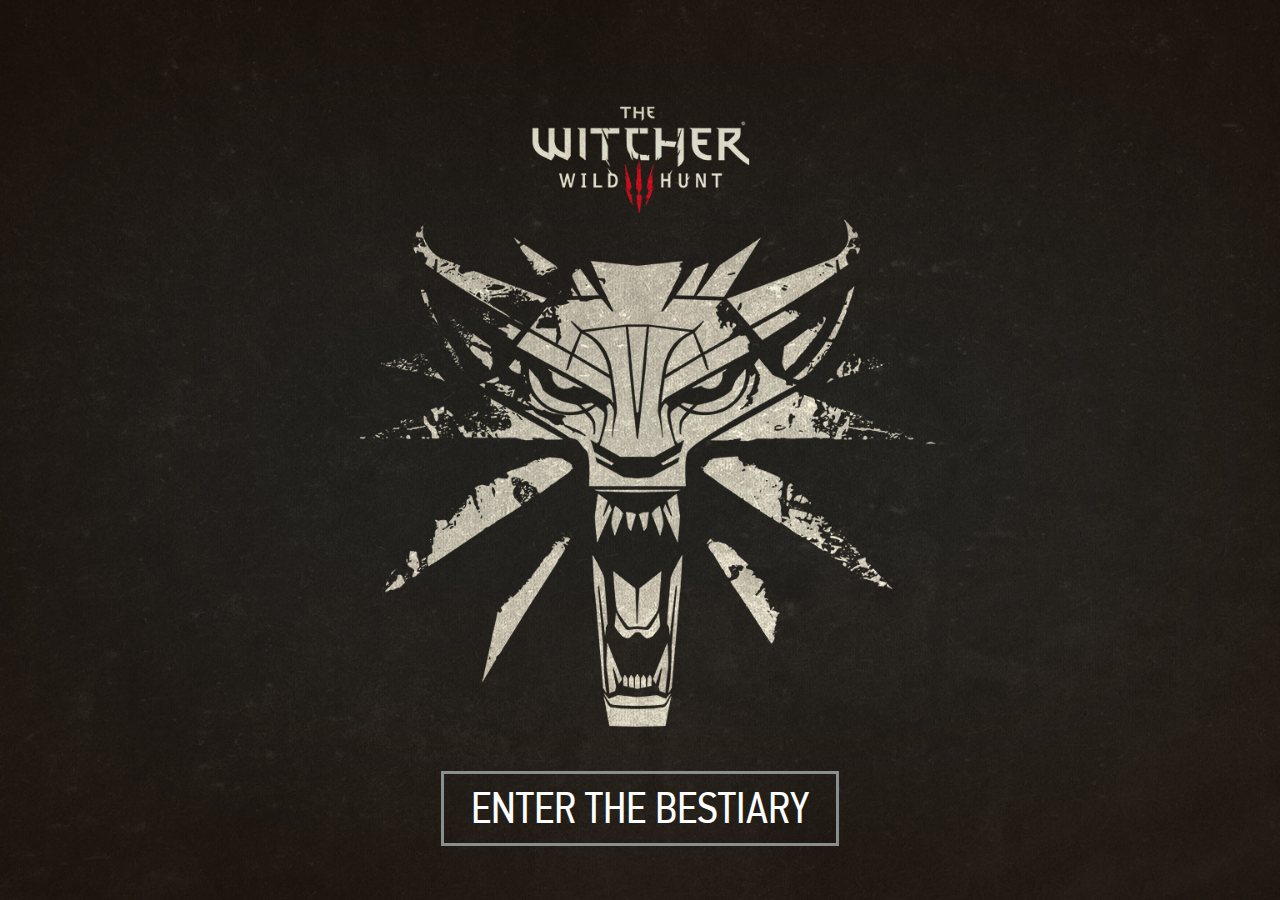
==== Website/index.html @ 0d55865e "website work so far 11/08/20" ====
<!DOCTYPE html>
<html lang="en">
    <head>
        <!--html boilerplate-->
        <meta charset="UTF-8">
        <meta name="viewport" content="width=device-width, initial-scale=1.0">
        <title>The Witcher Bestiary</title>

        <!--favicon-->
        <link rel="apple-touch-icon" sizes="180x180" href="Resources/Favicon/apple-touch-icon.png">
        <link rel="icon" type="image/png" sizes="32x32" href="Resources/Favicon/favicon-32x32.png">
        <link rel="icon" type="image/png" sizes="16x16" href="Resources/Favicon/favicon-16x16.png">
        <link rel="manifest" href="Resources/Favicon/site.webmanifest">
        <link rel="mask-icon" href="Resources/Favicon/safari-pinned-tab.svg" color="#7f0808">
        <meta name="msapplication-TileColor" content="#b91d47">
        <meta name="theme-color" content="#ffffff">

        <!--CSS-->
        <link href="Resources/index.css" rel="stylesheet">

        
    </head>
    <body>
        
        <div class="enter">
            <button id="enterButton">ENTER THE BESTIARY</button>
        </div>
        

        <!--Scripts-->
        <script src="Scripts/main.js"></script>
    </body>
</html>
---- Website/Resources/index.css ----
* {
    margin: 0;
    padding: 0;
}

html {
    background: url(Images/Witcher-3-background.jpg) no-repeat center center fixed; 
    -webkit-background-size: cover;
    -moz-background-size: cover;
    -o-background-size: cover;
    background-size: cover;
    font-family: "mainTitleFont";
    font-size: 2vw;
    -webkit-text-size-adjust: 100%;
    -moz-text-size-adjust: 100%;
    -ms-text-size-adjust: 100%;
}

@font-face {
    font-family: "mainTitleFont";
    src: url("../Resources/Fonts/PFDinTextCondPro-Regular.ttf") format('truetype');
}


/* BUTTONS */

.enter {
    display: flex;
    align-items: center;
    justify-content: center;
    flex-direction: column;
    height: 94%;
    width: 100%;
    position: absolute;
}

button {
    background-color: transparent; 
    border: solid;
    border-color: rgb(137, 143, 143);
    color: white;
    text-align: center;
    text-decoration: none;
    display: flex;
    font-size: 1.7em;
    cursor: pointer;  
    font-family: "mainTitleFont";
    padding: 5px 27px;
    margin-top: auto;
}

button:hover {
    background-color: rgb(137, 143, 143);
}

/* MEDIA QUERIES - MAYBE USE?
@media screen and (max-width: 575.98px) {
    button {
        font-size: 100px;
    }
}

@media screen and (max-width: 767.98px) {
    button {
        font-size: 100px;
    }
}

@media screen and (max-width: 991.98px) {
    button {
        font-size: 25px;
    }
}

@media screen and (max-width: 1199.98px) {
    button {
        font-size: 25px;
    }
}
*/
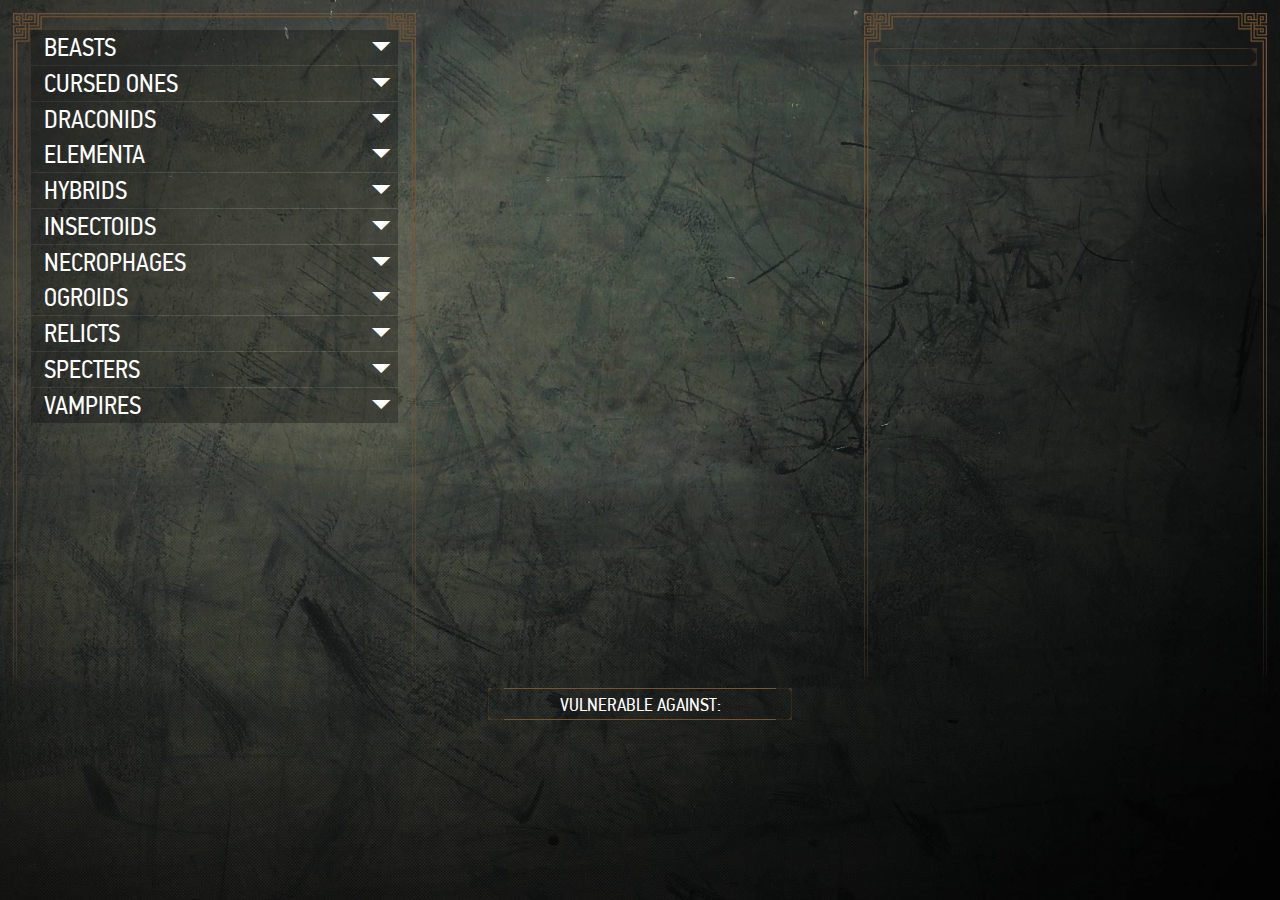
==== commit 5eef056a: "Fixed item image breaking, adjusted file names and paths" ====
--- a/Website/index.html
+++ b/Website/index.html
@@ -1,7 +1,7 @@
 <!DOCTYPE html>
 <html lang="en">
     <head>
-        <!--html boilerplate-->
+        <!--boilerplate-->
         <meta charset="UTF-8">
         <meta name="viewport" content="width=device-width, initial-scale=1.0">
         <title>The Witcher Bestiary</title>
@@ -17,17 +17,635 @@
 
         <!--CSS-->
         <link href="Resources/index.css" rel="stylesheet">
-
-        
+        <link href="jquery-ui-1.12.1/jquery-ui.min.css" rel="stylesheet">
+    
     </head>
     <body>
+        <div id="main">
+            <div id="col1">
+                <div class="list-container">
+                    <div class="monsterList">
+                        <div class="beastTitle">
+                            <header>BEASTS <p>▼</p></header>
+                            <div class="beastContent display">
+                                <img class="icon" src="Resources/Images/Monsters/Icons/Beasts/bear_icon.png"/>
+                                <p>Bears</p>
+                            </div>
+                            <div class="beastContent display">
+                                <img class="icon" src="Resources/Images/Monsters/Icons/Beasts/bigbadwolf_icon.png"/>
+                                <p>Big Bad Wolf</p>
+                                <img src="Resources/Images/Logos/BloodAndWineLogo.png" class="expan-logo"/>
+                            </div>
+                            <div class="beastContent display">
+                                <img class="icon" src="Resources/Images/Monsters/Icons/Beasts/dog_icon.png"/>
+                                <p>Dogs</p>
+                            </div>
+                            <div class="beastContent display">
+                                <img class="icon" src="Resources/Images/Monsters/Icons/Beasts/panther_icon.png"/>
+                                <p>Panthers</p>
+                            </div>
+                            <div class="beastContent display">
+                                <img class="icon" src="Resources/Images/Monsters/Icons/Beasts/beastofbeauclair_icon.png"/>
+                                <p>The Beast of Beauclair</p>
+                                <img src="Resources/Images/Logos/BloodAndWineLogo.png" class="expan-logo"/>
+                            </div>
+                            <div class="beastContent display">
+                                <img class="icon" src="Resources/Images/Monsters/Icons/Beasts/threelittlepigs_icon.png"/>
+                                <p>Three Little Pigs</p>
+                                <img src="Resources/Images/Logos/BloodAndWineLogo.png" class="expan-logo"/>
+                            </div>
+                            <div class="beastContent display">
+                                <img class="icon" src="Resources/Images/Monsters/Icons/Beasts/wildboar_icon.png"/>
+                                <p>Wild Boars</p>
+                                <img src="Resources/Images/Logos/HeartsOfStoneLogo.png" class="expan-logo"/>
+                            </div>
+                            <div class="beastContent display">
+                                <img class="icon" src="Resources/Images/Monsters/Icons/Beasts/wolf_icon.png"/>
+                                <p>Wolves</p>
+                            </div>
+                        </div>
+                    </div>
+                    <div class="monsterList">
+                        <div class="cursedTitle">
+                            <header>CURSED ONES <p>▼</p></header>
+                            <div class="cursedContent display">
+                                <img class="icon" src="Resources/Images/Monsters/Icons/Cursed Ones/archespore1_icon.png"/>
+                                <p>Archespore</p>
+                                <img src="Resources/Images/Logos/BloodAndWineLogo.png" class="expan-logo"/>
+                            </div>
+                            <div class="cursedContent display">
+                                <img class="icon" src="Resources/Images/Monsters/Icons/Cursed Ones/berserker_icon.png"/>
+                                <p>Berserkers</p> 
+                            </div>
+                            <div class="cursedContent display">
+                                <img class="icon" src="Resources/Images/Monsters/Icons/Cursed Ones/botchling_icon.png"/>
+                                <p>Botchlings</p> 
+                            </div>
+                            <div class="cursedContent display">
+                                <img class="icon" src="Resources/Images/Monsters/Icons/Cursed Ones/thetoadprince_icon.png"/>
+                                <p>The Toad Prince</p>
+                                <img src="Resources/Images/Logos/HeartsOfStoneLogo.png" class="expan-logo"/>
+                            </div>
+                            <div class="cursedContent display">
+                                <img class="icon" src="Resources/Images/Monsters/Icons/Cursed Ones/ulfhedinn_icon.png"/>
+                                <p>Ulfhedinn</p>
+                            </div>
+                            <div class="cursedContent display">
+                                <img class="icon" src="Resources/Images/Monsters/Icons/Cursed Ones/werewolf_icon.png"/>
+                                <p>Werewolves</p>
+                            </div>
+                        </div>
+                    </div>
+                    <div class="monsterList">
+                        <div class="dracoTitle">
+                            <header>DRACONIDS <p>▼</p></header>
+                            <div class="dracoContent display">
+                                <img class="icon" src="Resources/Images/Monsters/Icons/Draconids/basilisk_icon.png"/>
+                                <p>Basilisks</p>
+                            </div>
+                            <div class="dracoContent display">
+                                <img class="icon" src="Resources/Images/Monsters/Icons/Draconids/cockatrice_icon.png"/>
+                                <p>Cockatrices</p>
+                            </div>
+                            <div class="dracoContent display">
+                                <img class="icon" src="Resources/Images/Monsters/Icons/Draconids/forktail_icon.png"/>
+                                <p>Forktails</p>
+                            </div>
+                            <div class="dracoContent display">
+                                <img class="icon" src="Resources/Images/Monsters/Icons/Draconids/royal_wyvern_icon.png"/>
+                                <p>Royal Wyverns</p>
+                            </div>
+                            <div class="dracoContent display">
+                                <img class="icon" src="Resources/Images/Monsters/Icons/Draconids/shrieker_icon.png"/>
+                                <p>Shriekers</p>
+                            </div>
+                            <div class="dracoContent display">
+                                <img class="icon" src="Resources/Images/Monsters/Icons/Draconids/silver_basilisk_icon.png"/>
+                                <p>Silver Basilisks</p>
+                                <img src="Resources/Images/Logos/BloodAndWineLogo.png" class="expan-logo"/>
+                            </div>
+                            <div class="dracoContent display">
+                                <img class="icon" src="Resources/Images/Monsters/Icons/Draconids/slyzard_icon.png"/>
+                                <p>Slyzards</p>
+                                <img src="Resources/Images/Logos/BloodAndWineLogo.png" class="expan-logo"/>
+                            </div>
+                            <div class="dracoContent display">
+                                <img class="icon" src="Resources/Images/Monsters/Icons/Draconids/slyzard_matriarch_icon.png"/>
+                                <p>Slyzard Matriarchs</p>
+                                <img src="Resources/Images/Logos/BloodAndWineLogo.png" class="expan-logo"/>
+                            </div>
+                            <div class="dracoContent display">
+                                <img class="icon" src="Resources/Images/Monsters/Icons/Draconids/thefyresdaldragon_icon.png"/>
+                                <p>The Dragon of Fyresdal</p>
+                            </div>
+                            <div class="dracoContent display">
+                                <img class="icon" src="Resources/Images/Monsters/Icons/Draconids/wyvern_icon.png"/>
+                                <p>Wyverns</p>
+                            </div>
+                        </div>
+                    </div>
+                    <div class="monsterList">
+                        <div class="eleTitle">
+                            <header>ELEMENTA <p>▼</p></header>
+                            <div class="eleContent display">
+                                <img class="icon" src="Resources/Images/Monsters/Icons/Elementa/djinn_icon.png"/>
+                                <p>Djinn</p>
+                            </div>
+                            <div class="eleContent display">
+                                <img class="icon" src="Resources/Images/Monsters/Icons/Elementa/earth_elemental_icon.png"/>
+                                <p>Earth Elemental</p>
+                            </div>
+                            <div class="eleContent display">
+                                <img class="icon" src="Resources/Images/Monsters/Icons/Elementa/fire_elemental_icon.png"/>
+                                <p>Fire Elemental</p>
+                            </div>
+                            <div class="eleContent display">
+                                <img class="icon" src="Resources/Images/Monsters/Icons/Elementa/gargoyle_icon.png"/>
+                                <p>Gargoyle</p>
+                            </div>
+                            <div class="eleContent display">
+                                <img class="icon" src="Resources/Images/Monsters/Icons/Elementa/golem_icon.png"/>
+                                <p>Golem</p>
+                            </div>
+                            <div class="eleContent display">
+                                <img class="icon" src="Resources/Images/Monsters/Icons/Elementa/hound_hunt_icon.png"/>
+                                <p>Hound of the Wild Hunt</p>
+                            </div>
+                            <div class="eleContent display">
+                                <img class="icon" src="Resources/Images/Monsters/Icons/Elementa/ice_elemental_icon.png"/>
+                                <p>Ice Elemental</p>
+                            </div>
+                            <div class="eleContent display">
+                                <img class="icon" src="Resources/Images/Monsters/Icons/Elementa/moreaus_golem_icon.png"/>
+                                <p>Moreau's Golem</p>
+                                <img src="Resources/Images/Logos/BloodAndWineLogo.png" class="expan-logo"/>
+                            </div>
+                            <div class="eleContent display">
+                                <img class="icon" src="Resources/Images/Monsters/Icons/Elementa/the_apiarian_phantom_icon.png"/>
+                                <p>The Apiarian Phantom</p>
+                            </div>
+                            <div class="eleContent display">
+                                <img class="icon" src="Resources/Images/Monsters/Icons/Elementa/therazane_icon.png"/>
+                                <p>Therazane</p>
+                            </div>
+                        </div>
+                    </div>
+                    <div class="monsterList">
+                        <div class="hybTitle">
+                            <header>HYBRIDS <p>▼</p></header>
+                            <div class="hybContent display">
+                                <img class="icon" src="Resources/Images/Monsters/Icons/Hybrids/griffin_icon.png"/>
+                                <p>Griffin</p>
+                            </div>
+                            <div class="hybContent display">
+                                <img class="icon" src="Resources/Images/Monsters/Icons/Hybrids/harpy_icon.png"/>
+                                <p>Harpy</p>
+                            </div>
+                            <div class="hybContent display">
+                                <img class="icon" src="Resources/Images/Monsters/Icons/Hybrids/melusine_icon.png"/>
+                                <p>Melusine</p>
+                            </div>
+                            <div class="hybContent display">
+                                <img class="icon" src="Resources/Images/Monsters/Icons/Hybrids/opinicus_icon.png"/>
+                                <p>Opinicus</p>
+                            </div>
+                            <div class="hybContent display">
+                                <img class="icon" src="Resources/Images/Monsters/Icons/Hybrids/salma_icon.png"/>
+                                <p>Salma</p>
+                            </div>
+                            <div class="hybContent display">
+                                <img class="icon" src="Resources/Images/Monsters/Icons/Hybrids/siren_icon.png"/>
+                                <p>Siren</p>
+                            </div>
+                            <div class="hybContent display">
+                                <img class="icon" src="Resources/Images/Monsters/Icons/Hybrids/succubus_icon.png"/>
+                                <p>Succubus</p>
+                            </div>
+                        </div>
+                    </div>
+                    <div class="monsterList">
+                        <div class="insectTitle">
+                            <header>INSECTOIDS <p>▼</p></header>
+                            <div class="insectContent display">
+                                <img class="icon" src="Resources/Images/Monsters/Icons/Insectoids/arachasae_icon.png"/>
+                                <p>Arachasae</p>
+                            </div>
+                            <div class="insectContent display">
+                                <img class="icon" src="Resources/Images/Monsters/Icons/Insectoids/arachnomorph_icon.png"/>
+                                <p>Arachnomorphs</p>
+                            </div>
+                            <div class="insectContent display">
+                                <img class="icon" src="Resources/Images/Monsters/Icons/Insectoids/armored_arachasae_icon.png"/>
+                                <p>Armored Arachasae</p>
+                            </div>
+                            <div class="insectContent display">
+                                <img class="icon" src="Resources/Images/Monsters/Icons/Insectoids/endrega_drone_icon.png"/>
+                                <p>Endrega Drones</p>
+                            </div>
+                            <div class="insectContent display">
+                                <img class="icon" src="Resources/Images/Monsters/Icons/Insectoids/endrega_warrior_icon.png"/>
+                                <p>Endrega Warriors</p>
+                            </div>
+                            <div class="insectContent display">
+                                <img class="icon" src="Resources/Images/Monsters/Icons/Insectoids/endrega_worker_icon.png"/>
+                                <p>Endrega Workers</p>
+                            </div>
+                            <div class="insectContent display">
+                                <img class="icon" src="Resources/Images/Monsters/Icons/Insectoids/giant_centipede_icon.png"/>
+                                <p>Giant Centipedes</p>
+                                <img src="Resources/Images/Logos/BloodAndWineLogo.png" class="expan-logo"/>
+                            </div>
+                            <div class="insectContent display">
+                                <img class="icon" src="Resources/Images/Monsters/Icons/Insectoids/harrisi_icon.png"/>
+                                <p>Harrisi</p>
+                            </div>
+                            <div class="insectContent display">
+                                <img class="icon" src="Resources/Images/Monsters/Icons/Insectoids/kikimore_warrior_icon.png"/>
+                                <p>Kikimore Warriors</p>
+                                <img src="Resources/Images/Logos/BloodAndWineLogo.png" class="expan-logo"/>
+                            </div>
+                            <div class="insectContent display">
+                                <img class="icon" src="Resources/Images/Monsters/Icons/Insectoids/kikimore_worker_icon.png"/>
+                                <p>Kikimore Workers</p>
+                                <img src="Resources/Images/Logos/BloodAndWineLogo.png" class="expan-logo"/>
+                            </div>
+                            <div class="insectContent display">
+                                <img class="icon" src="Resources/Images/Monsters/Icons/Insectoids/pale_widow_icon.png"/>
+                                <p>Pale Widows</p>
+                                <img src="Resources/Images/Logos/BloodAndWineLogo.png" class="expan-logo"/>
+                            </div>
+                            <div class="insectContent display">
+                                <img class="icon" src="Resources/Images/Monsters/Icons/Insectoids/venomous_arachasae_icon.png"/>
+                                <p>Venomous Arachasae</p>
+                            </div>
+                        </div>
+                    </div>
+                    <div class="monsterList">
+                        <div class="necroTitle">
+                            <header>NECROPHAGES <p>▼</p></header>
+                            <div class="necroContent display">
+                                <img class="icon" src="Resources/Images/Monsters/Icons/Necrophages/abaya_icon.png"/>
+                                <p>Abaya</p>
+                            </div>
+                            <div class="necroContent display">
+                                <img class="icon" src="Resources/Images/Monsters/Icons/Necrophages/alghoul_icon.png"/>
+                                <p>Alghoul</p>
+                            </div>
+                            <div class="necroContent display">
+                                <img class="icon" src="Resources/Images/Monsters/Icons/Necrophages/drowner_icon.png"/>
+                                <p>Drowner</p>
+                            </div>
+                            <div class="necroContent display">
+                                <img class="icon" src="Resources/Images/Monsters/Icons/Necrophages/foglet_icon.png"/>
+                                <p>Foglet</p>
+                            </div>
+                            <div class="necroContent display">
+                                <img class="icon" src="Resources/Images/Monsters/Icons/Necrophages/ghoul_icon.png"/>
+                                <p>Ghoul</p>
+                            </div>
+                            <div class="necroContent display">
+                                <img class="icon" src="Resources/Images/Monsters/Icons/Necrophages/grave_hag_icon.png"/>
+                                <p>Grave Hag</p>
+                            </div>
+                            <div class="necroContent display">
+                                <img class="icon" src="Resources/Images/Monsters/Icons/Necrophages/ignis_fatuus_icon.png"/>
+                                <p>Ignis Fatuus</p>
+                            </div>
+                            <div class="necroContent display">
+                                <img class="icon" src="Resources/Images/Monsters/Icons/Necrophages/mourntart_icon.png"/>
+                                <p>Mourntart</p>
+                            </div>
+                            <div class="necroContent display">
+                                <img class="icon" src="Resources/Images/Monsters/Icons/Necrophages/rotfiend_icon.png"/>
+                                <p>Rotfiend</p>
+                            </div>
+                            <div class="necroContent display">
+                                <img class="icon" src="Resources/Images/Monsters/Icons/Necrophages/scurver_icon.png"/>
+                                <p>Scurver</p>
+                                <img src="Resources/Images/Logos/BloodAndWineLogo.png" class="expan-logo"/>
+                            </div>
+                            <div class="necroContent display">
+                                <img class="icon" src="Resources/Images/Monsters/Icons/Necrophages/spotted_wight_icon.png"/>
+                                <p>Spotted Wight</p>
+                                <img src="Resources/Images/Logos/BloodAndWineLogo.png" class="expan-logo"/>
+                            </div>
+                            <div class="necroContent display">
+                                <img class="icon" src="Resources/Images/Monsters/Icons/Necrophages/water_hag_icon.png"/>
+                                <p>Water Hag</p>
+                            </div>
+                            <div class="necroContent display">
+                                <img class="icon" src="Resources/Images/Monsters/Icons/Necrophages/wight_icon.png"/>
+                                <p>Wight</p>
+                                <img src="Resources/Images/Logos/BloodAndWineLogo.png" class="expan-logo"/>
+                            </div>
+                        </div>
+                    </div>
+                    <div class="monsterList">
+                        <div class="ogroTitle">
+                            <header>OGROIDS <p>▼</p></header>
+                            <div class="ogroContent display">
+                                <img class="icon" src="Resources/Images/Monsters/Icons/Ogroids/cloud_giant_icon.png"/>
+                                <p>Cloud Giant</p>
+                                <img src="Resources/Images/Logos/BloodAndWineLogo.png" class="expan-logo"/>
+                            </div>
+                            <div class="ogroContent display">
+                                <img class="icon" src="Resources/Images/Monsters/Icons/Ogroids/cyclops_icon.png"/>
+                                <p>Cyclopses</p>
+                            </div>
+                            <div class="ogroContent display">
+                                <img class="icon" src="Resources/Images/Monsters/Icons/Ogroids/golyat_icon.png"/>
+                                <p>Golyat</p>
+                                <img src="Resources/Images/Logos/BloodAndWineLogo.png" class="expan-logo"/>
+                            </div>
+                            <div class="ogroContent display">
+                                <img class="icon" src="Resources/Images/Monsters/Icons/Ogroids/hagubman_icon.png"/>
+                                <p>Hagubman</p>
+                            </div>
+                            <div class="ogroContent display">
+                                <img class="icon" src="Resources/Images/Monsters/Icons/Ogroids/ice_giant_icon.png"/>
+                                <p>Ice Giant</p>
+                            </div>
+                            <div class="ogroContent display">
+                                <img class="icon" src="Resources/Images/Monsters/Icons/Ogroids/ice_troll_icon.png"/>
+                                <p>Ice Troll</p>
+                            </div>
+                            <div class="ogroContent display">
+                                <img class="icon" src="Resources/Images/Monsters/Icons/Ogroids/nekker_icon.png"/>
+                                <p>Nekkers</p>
+                            </div>
+                            <div class="ogroContent display">
+                                <img class="icon" src="Resources/Images/Monsters/Icons/Ogroids/rock_troll_icon.png"/>
+                                <p>Rock Troll</p>
+                            </div>
+                            <div class="ogroContent display">
+                                <img class="icon" src="Resources/Images/Monsters/Icons/Ogroids/wham_icon.png"/>
+                                <p>Wham-a-Wham</p>
+                            </div>
+                        </div>
+                    </div>
+                    <div class="monsterList">
+                        <div class="relicTitle">
+                            <header>RELICTS <p>▼</p></header>
+                            <div class="relicContent display">
+                                <img class="icon" src="Resources/Images/Monsters/Icons/Relicts/chort_icon.png"/>
+                                <p>Chorts</p>
+                            </div>
+                            <div class="relicContent display">
+                                <img class="icon" src="Resources/Images/Monsters/Icons/Relicts/crones_icon.png"/>
+                                <p>Crones</p>
+                            </div>
+                            <div class="relicContent display">
+                                <img class="icon" src="Resources/Images/Monsters/Icons/Relicts/doppler_icon.png"/>
+                                <p>Doppler</p>
+                            </div>
+                            <div class="relicContent display">
+                                <img class="icon" src="Resources/Images/Monsters/Icons/Relicts/fiend_icon.png"/>
+                                <p>Fiends</p>
+                            </div>
+                            <div class="relicContent display">
+                                <img class="icon" src="Resources/Images/Monsters/Icons/Relicts/fugas_icon.png"/>
+                                <p>Fugas</p>
+                            </div>
+                            <div class="relicContent display">
+                                <img class="icon" src="Resources/Images/Monsters/Icons/Relicts/godling_icon.png"/>
+                                <p>Godling</p>
+                            </div>
+                            <div class="relicContent display">
+                                <img class="icon" src="Resources/Images/Monsters/Icons/Relicts/grottore_icon.png"/>
+                                <p>Grottore</p>
+                                <img src="Resources/Images/Logos/BloodAndWineLogo.png" class="expan-logo"/>
+                            </div>
+                            <div class="relicContent display">
+                                <img class="icon" src="Resources/Images/Monsters/Icons/Relicts/howler_icon.png"/>
+                                <p>Howler</p>
+                            </div>
+                            <div class="relicContent display">
+                                <img class="icon" src="Resources/Images/Monsters/Icons/Relicts/imp_icon.png"/>
+                                <p>Imp</p>
+                            </div>
+                            <div class="relicContent display">
+                                <img class="icon" src="Resources/Images/Monsters/Icons/Relicts/kernun_icon.png"/>
+                                <p>Kernun</p>
+                            </div>
+                            <div class="relicContent display">
+                                <img class="icon" src="Resources/Images/Monsters/Icons/Relicts/leshen_icon.png"/>
+                                <p>Leshen</p>
+                            </div>
+                            <div class="relicContent display">
+                                <img class="icon" src="Resources/Images/Monsters/Icons/Relicts/morvudd_icon.png"/>
+                                <p>Morvudd</p>
+                            </div>
+                            <div class="relicContent display">
+                                <img class="icon" src="Resources/Images/Monsters/Icons/Relicts/shaelmaar_icon.png"/>
+                                <p>Shaelmaar</p>
+                                <img src="Resources/Images/Logos/BloodAndWineLogo.png" class="expan-logo"/>
+                            </div>
+                            <div class="relicContent display">
+                                <img class="icon" src="Resources/Images/Monsters/Icons/Relicts/shael_nilf_icon.png"/>
+                                <p>Shaelmaar from the Emperor of Nilfgaard</p>
+                                <img src="Resources/Images/Logos/BloodAndWineLogo.png" class="expan-logo"/>
+                            </div>
+                            <div class="relicContent display">
+                                <img class="icon" src="Resources/Images/Monsters/Icons/Relicts/spriggan_icon.png"/>
+                                <p>Spriggans</p>
+                                <img src="Resources/Images/Logos/BloodAndWineLogo.png" class="expan-logo"/>
+                            </div>
+                            <div class="relicContent display">
+                                <img class="icon" src="Resources/Images/Monsters/Icons/Relicts/sylvan_icon.png"/>
+                                <p>Sylvans</p>
+                            </div>
+                            <div class="relicContent display">
+                                <img class="icon" src="Resources/Images/Monsters/Icons/Relicts/caretaker_icon.png"/>
+                                <p>The Caretaker</p>
+                                <img src="Resources/Images/Logos/HeartsOfStoneLogo.png" class="expan-logo"/>
+                            </div>
+                            <div class="relicContent display">
+                                <img class="icon" src="Resources/Images/Monsters/Icons/Relicts/tufo_mon_icon.png"/>
+                                <p>The Monster of Tufo</p>
+                                <img src="Resources/Images/Logos/BloodAndWineLogo.png" class="expan-logo"/>
+                            </div>
+                            <div class="relicContent display">
+                                <img class="icon" src="Resources/Images/Monsters/Icons/Relicts/wicked_witch_icon.png"/>
+                                <p>Wicked Witch</p>
+                                <img src="Resources/Images/Logos/BloodAndWineLogo.png" class="expan-logo"/>
+                            </div>
+                            <div class="relicContent display">
+                                <img class="icon" src="Resources/Images/Monsters/Icons/Relicts/woodland_spirit_icon.png"/>
+                                <p>Woodland Spirit</p>
+                            </div>
+                        </div>
+                    </div>
+                    <div class="monsterList">
+                        <div class="specTitle">
+                            <header>SPECTERS <p>▼</p></header>
+                            <div class="specContent display">
+                                <img class="icon" src="Resources/Images/Monsters/Icons/Specters/barghest_icon.png"/>
+                                <p>Barghest</p>
+                                <img src="Resources/Images/Logos/BloodAndWineLogo.png" class="expan-logo"/>
+                            </div>
+                            <div class="specContent display">
+                                <img class="icon" src="Resources/Images/Monsters/Icons/Specters/banshee_icon.png"/>
+                                <p>Banshee</p>
+                                <img src="Resources/Images/Logos/BloodAndWineLogo.png" class="expan-logo"/>
+                            </div>
+                            <div class="specContent display">
+                                <img class="icon" src="Resources/Images/Monsters/Icons/Specters/daphnes_wraith_icon.png"/>
+                                <p>Daphne's Wraith</p>
+                                <img src="Resources/Images/Logos/BloodAndWineLogo.png" class="expan-logo"/>
+                            </div>
+                            <div class="specContent display">
+                                <img class="icon" src="Resources/Images/Monsters/Icons/Specters/devil_well_icon.png"/>
+                                <p>Devil by the Well</p>
+                            </div>
+                            <div class="specContent display">
+                                <img class="icon" src="Resources/Images/Monsters/Icons/Specters/ethereal_icon.png"/>
+                                <p>Ethereal</p>
+                                <img src="Resources/Images/Logos/HeartsOfStoneLogo.png" class="expan-logo"/>
+                            </div>
+                            <div class="specContent display">
+                                <img class="icon" src="Resources/Images/Monsters/Icons/Specters/hym_icon.png"/>
+                                <p>Hym</p>
+                            </div>
+                            <div class="specContent display">
+                                <img class="icon" src="Resources/Images/Monsters/Icons/Specters/jenny_icon.png"/>
+                                <p>Jenny o' the Woods</p>
+                            </div>
+                            <div class="specContent display">
+                                <img class="icon" src="Resources/Images/Monsters/Icons/Specters/longlocks_icon.png"/>
+                                <p>Longlocks</p>
+                                <img src="Resources/Images/Logos/BloodAndWineLogo.png" class="expan-logo"/>
+                            </div>
+                            <div class="specContent display">
+                                <img class="icon" src="Resources/Images/Monsters/Icons/Specters/nightwraith_icon.png"/>
+                                <p>Nightwraith</p>
+                            </div>
+                            <div class="specContent display">
+                                <img class="icon" src="Resources/Images/Monsters/Icons/Specters/noonwraith_icon.png"/>
+                                <p>Noonwraith</p>
+                            </div>
+                            <div class="specContent display">
+                                <img class="icon" src="Resources/Images/Monsters/Icons/Specters/penitent_icon.png"/>
+                                <p>Penitent</p>
+                            </div>
+                            <div class="specContent display">
+                                <img class="icon" src="Resources/Images/Monsters/Icons/Specters/plague_maiden_icon.png"/>
+                                <p>Plague Maiden</p>
+                            </div>
+                            <div class="specContent display">
+                                <img class="icon" src="Resources/Images/Monsters/Icons/Specters/umbra_icon.png"/>
+                                <p>Umbra</p>
+                                <img src="Resources/Images/Logos/BloodAndWineLogo.png" class="expan-logo"/>
+                            </div>
+                            <div class="specContent display">
+                                <img class="icon" src="Resources/Images/Monsters/Icons/Specters/the_white_lady_icon.png"/>
+                                <p>The White Lady</p>
+                            </div>
+                            <div class="specContent display">
+                                <img class="icon" src="Resources/Images/Monsters/Icons/Specters/wraith_painting_icon.png"/>
+                                <p>The Wraith from the Painting</p>
+                                <img src="Resources/Images/Logos/HeartsOfStoneLogo.png" class="expan-logo"/>
+                            </div>
+                            <div class="specContent display">
+                                <img class="icon" src="Resources/Images/Monsters/Icons/Specters/wraith_icon.png"/>
+                                <p>Wraith</p>
+                            </div>
+                        </div>
+                    </div>
+                    <div class="monsterList">
+                        <div class="vampTitle">
+                            <header>VAMPIRES <p>▼</p></header>
+                            <div class="vampContent display">
+                                <img class="icon" src="Resources/Images/Monsters/Icons/Vampires/alpha_garkain_icon.png"/>
+                                <p>Alpha Garkain</p>
+                                <img src="Resources/Images/Logos/BloodAndWineLogo.png" class="expan-logo"/>
+                            </div>
+                            <div class="vampContent display">
+                                <img class="icon" src="Resources/Images/Monsters/Icons/Vampires/alp_icon.png"/>
+                                <p>Alp</p>
+                                <img src="Resources/Images/Logos/BloodAndWineLogo.png" class="expan-logo"/>
+                            </div>
+                            <div class="vampContent display">
+                                <img class="icon" src="Resources/Images/Monsters/Icons/Vampires/bruxa_icon.png"/>
+                                <p>Bruxa</p>
+                                <img src="Resources/Images/Logos/BloodAndWineLogo.png" class="expan-logo"/>
+                            </div>
+                            <div class="vampContent display">
+                                <img class="icon" src="Resources/Images/Monsters/Icons/Vampires/dettlaff_icon.png"/>
+                                <p>Dettlaff van der Eretein</p>
+                                <img src="Resources/Images/Logos/BloodAndWineLogo.png" class="expan-logo"/>
+                            </div>
+                            <div class="vampContent display">
+                                <img class="icon" src="Resources/Images/Monsters/Icons/Vampires/ekimmara_icon.png"/>
+                                <p>Ekimmara</p>
+                            </div>
+                            <div class="vampContent display">
+                                <img class="icon" src="Resources/Images/Monsters/Icons/Vampires/fleder_icon.png"/>
+                                <p>Fleder</p>
+                                <img src="Resources/Images/Logos/BloodAndWineLogo.png" class="expan-logo"/>
+                            </div>
+                            <div class="vampContent display">
+                                <img class="icon" src="Resources/Images/Monsters/Icons/Vampires/gael_icon.png"/>
+                                <p>Gael</p>
+                            </div>
+                            <div class="vampContent display">
+                                <img class="icon" src="Resources/Images/Monsters/Icons/Vampires/garkain_icon.png"/>
+                                <p>Garkain</p>
+                                <img src="Resources/Images/Logos/BloodAndWineLogo.png" class="expan-logo"/>
+                            </div>
+                            <div class="vampContent display">
+                                <img class="icon" src="Resources/Images/Monsters/Icons/Vampires/higher_vampire_icon.png"/>
+                                <p>Higher Vampire</p>
+                            </div>
+                            <div class="vampContent display">
+                                <img class="icon" src="Resources/Images/Monsters/Icons/Vampires/katakan_icon.png"/>
+                                <p>Katakan</p>
+                            </div>
+                            <div class="vampContent display">
+                                <img class="icon" src="Resources/Images/Monsters/Icons/Vampires/protofleder_icon.png"/>
+                                <p>Protofleder</p>
+                                <img src="Resources/Images/Logos/BloodAndWineLogo.png" class="expan-logo"/>
+                            </div>
+                            <div class="vampContent display">
+                                <img class="icon" src="Resources/Images/Monsters/Icons/Vampires/sarasti_icon.png"/>
+                                <p>Sarasti</p>
+                            </div>
+                            <div class="vampContent display">
+                                <img class="icon" src="Resources/Images/Monsters/Icons/Vampires/bruxa_corvo_icon.png"/>
+                                <p>The Bruxa of Corvo Bianco</p>
+                                <img src="Resources/Images/Logos/BloodAndWineLogo.png" class="expan-logo"/>
+                            </div>
+                        </div>
+                    </div>
+                </div>        
+            </div>
+            <div id="col2">
+                <div class="image-container">
+                    <img src="" id="monster" alt=""/>
+                </div>
+                <div class="items-container">
+                    <p>VULNERABLE AGAINST:</p>
+                    <div id="items">
+
+                    </div>
+                </div>
+            </div>
+            <div id="col3">
+                <header>
+                    <p id="info-heading"><p>
+                </header>
+                <div id="info">
+                    
+                </div>
+            </div>
+
+        </div>
         
-        <div class="enter">
-            <button id="enterButton">ENTER THE BESTIARY</button>
-        </div>
         
 
         <!--Scripts-->
-        <script src="Scripts/main.js"></script>
+        <script src="Scripts/jquery-3.5.1.js"></script>
+        <script src="Scripts/index.js"></script>
+
+        <script src="jquery-ui-1.12.1/jquery-ui.min.js"></script>
     </body>
 </html>--- a/Website/Resources/index.css
+++ b/Website/Resources/index.css
@@ -4,7 +4,7 @@
 }
 
 html {
-    background: url(Images/Witcher-3-background.jpg) no-repeat center center fixed; 
+    background: url(Images/darkScratchesBG.jpg) no-repeat center center fixed; 
     -webkit-background-size: cover;
     -moz-background-size: cover;
     -o-background-size: cover;
@@ -22,59 +22,422 @@
 }
 
 
-/* BUTTONS */
-
-.enter {
+/*Page Body */
+#main {
+    width: 100%;
+    height: 100vh; 
+    display: inline-flex;
+    
+}
+
+#main h1 {
+    text-align: center;
+}
+
+p {
+    cursor: default;
+}
+
+/* COLUMNS */
+#col1, #col2, #col3 {
     display: flex;
-    align-items: center;
+    flex-direction: column;
+    color: white;
+    border: solid;
+    width: 33%;
+    height: 95vh;
+    margin: 1%;
+}
+
+
+/* COLUMN ONE */
+/* SCROLL BAR */
+#col1 { 
+    border-image-source: url(./Images/brown1-fade.png);
+    border-image-slice: 1100;
+    border-image-width: 100;
+    padding-top: 0.2vh;
+} 
+
+
+
+
+::-webkit-scrollbar {
+    width: 0.5vw;
+} 
+  
+
+::-webkit-scrollbar-track {
+    width: 6px;
+    border: none;
+}
+
+
+::-webkit-scrollbar-thumb {
+    background: rgb(116, 84, 53);
+    border-radius: 6px;
+} 
+  
+
+::-webkit-scrollbar-thumb:hover {
+    background: rgb(70, 51, 32);
+} 
+
+
+
+/*CONTENT INSIDE*/
+
+
+#col1 header {
+    padding-left: 1vw;
+    cursor: pointer;
+    font-size: 1em;
+}
+
+.list-container {
+    border: transparent;
+    height: 100%;
+    margin: 3%;
+    overflow-x: hidden; 
+    overflow-y: auto;
+    padding: 0 0.2vw;
+}
+
+.monsterList div {
+    border: solid rgb(116, 84, 53); 
+    border-style: none;
+    background-color: rgba(8, 8, 8, 0.3);
+    margin: 0.2%;
+    
+}
+
+.beastTitle div, .cursedTitle div, .dracoTitle div, .eleTitle div, .hybTitle div, .insectTitle div, .necroTitle div, .ogroTitle div, .relicTitle div, .specTitle div, .vampTitle div {
+    background: -moz-linear-gradient(left,  rgba(116, 84, 53,0.65) 0%, rgba(0,0,0,0.65) 7%, rgba(0,0,0,0) 64%, rgba(0,0,0,0) 100%); /* FF3.6-15 */
+    background: -webkit-linear-gradient(left,  rgba(116, 84, 53,0.65) 0%,rgba(0,0,0,0.65) 7%,rgba(0,0,0,0) 64%,rgba(0,0,0,0) 100%); /* Chrome10-25,Safari5.1-6 */
+    background: linear-gradient(to right,  rgba(116, 84, 53,0.65) 0%,rgba(0,0,0,0.65) 7%,rgba(0,0,0,0) 64%,rgba(0,0,0,0) 100%); /* W3C, IE10+, FF16+, Chrome26+, Opera12+, Safari7+ */
+    margin-top: 0.1vw;
+}
+
+.display  {
+    display: none;
+} 
+
+
+.icon {
+    height: 3.5vw;
+    width: 3.5vw;
+    float: left; 
+    padding-right: 0.5vw;
+}  
+
+.expan-logo {
+    max-height: 8vw;
+    max-width: 8vw; 
+    float: right; 
+    padding-right: 0.5vw;
+    padding-top: 0.7vw;
+}
+
+.beastContent, .cursedContent, .dracoContent, .eleContent, .hybContent, .insectContent, .necroContent, .ogroContent, .relicContent, .specContent, .vampContent {
+    overflow: hidden;
+    font-size: 1.5vw;
+    cursor: pointer;
+}
+
+.beastContent p, .cursedContent p, .dracoContent p, .eleContent p, .hybContent p, .insectContent p, .necroContent p, .ogroContent p, .relicContent p, .specContent p, .vampContent p {
+    display: inline-block;
+    cursor: pointer;
+}
+
+header p { /* ARROW HEAD POINTING */
+    float: right;
+    padding-right: 0.5vw;
+}
+
+/* COLUMN TWO */
+
+#col2 {
+    border: none;
+}
+
+.image-container {
+    display: flex;
+    height: 75vh;
+    width: 120%;
+    align-self: center;
     justify-content: center;
-    flex-direction: column;
-    height: 94%;
-    width: 100%;
-    position: absolute;
-}
-
-button {
-    background-color: transparent; 
-    border: solid;
-    border-color: rgb(137, 143, 143);
+}
+
+#monster {
+    max-width: 100%;
+    height:auto; 
+    z-index: 1;
+}
+
+.items-container {
+    border: solid; 
+    height: auto;
+    width: 75%;
+    align-self: center;
+    font-size: 1.5vw;
+    text-align: center;
+    overflow: hidden;
+    border-image-source: url(./Images/brown1.png);
+    border-image-slice: 700;
+    border-image-width: 100;
+}
+
+#items img {
+    border: solid; 
+    display: inline-flex;
+    width: 3.4vw;
+    height: auto;
+    margin: 0.2vw, 0;
+    border: 0.01em solid rgb(116, 84, 53); 
+    cursor: pointer;
+}
+
+
+/* COLUMN THREE */
+
+#col3 {
+    border-image-source: url(./Images/brown1-fade.png);
+    border-image-slice: 1100;
+    border-image-width: 100;
+}
+
+
+#col3 header, .info {
+    display: flex;
     color: white;
-    text-align: center;
-    text-decoration: none;
-    display: flex;
-    font-size: 1.7em;
-    cursor: pointer;  
-    font-family: "mainTitleFont";
-    padding: 5px 27px;
-    margin-top: auto;
-}
-
-button:hover {
-    background-color: rgb(137, 143, 143);
-}
-
-/* MEDIA QUERIES - MAYBE USE?
-@media screen and (max-width: 575.98px) {
-    button {
-        font-size: 100px;
-    }
-}
-
-@media screen and (max-width: 767.98px) {
-    button {
-        font-size: 100px;
-    }
-}
-
-@media screen and (max-width: 991.98px) {
-    button {
-        font-size: 25px;
-    }
-}
-
-@media screen and (max-width: 1199.98px) {
-    button {
-        font-size: 25px;
-    }
-}
-*/+    border: solid white; 
+    width: 95%;
+    align-self: center;
+    border-image-source: url(./Images/brown1.png);
+    border-image-slice: 300;
+    border-image-width: 100;
+}
+
+#col3 header {
+    font-size: 1.5vw;
+    margin-top: 8%;
+}
+
+#info {
+    height: 80vh;
+    display: block;
+    font-size: 1.2vw;
+    overflow-x: hidden; 
+    overflow-y: auto;
+    padding-left: 1vw;
+}
+
+#col3 p, #col3 i {
+    margin: 0.5vw 1vw;
+}
+
+br {
+    content: "";
+} 
+
+.tooltip {
+    background-color: rgba(68, 63, 63, 0.9) !important;
+    color: rgb(255, 255, 255) !important;
+    font-size: 0.6em !important;
+    font-family: "mainTitleFont" !important;
+    border: solid rgba(70, 51, 32, 0.5) !important;
+    border-radius: 0.4vw !important;
+    padding: 1em !important;
+}
+
+
+
+
+
+/* ------MEDIA QUERIES------ */
+
+/* Small devices (portrait phones, less than 768px) */
+@media (max-width: 767.98px) and (orientation: portrait) { 
+    #main {
+        display: flex;
+        flex-direction: column;
+        align-content: center;
+        overflow: hidden;
+    }
+
+    #col1, #col2, #col3 {
+       width: 96vw;
+       margin: 1%;
+    }
+
+    #col2, #col3 {
+        visibility: hidden;
+    }
+
+    /* COLUMN ONE */
+
+    #col1 {
+        font-size: 3em;
+        height: 100vh;
+    }
+
+    .monsterList div {
+        font-size: 1em;
+    }
+
+    .icon {
+        height: 2em;
+        width: 2em;
+    }  
+    
+    .expan-logo {
+        max-height: 4.5vh;
+        max-width: 22vw;
+    }
+
+    /* COLUMN TWO */
+
+    .image-container {
+        height: 40vh;
+        width: 60%;
+    }
+
+    .items-container {
+        height: 8vh;
+        width: 75%;
+    }
+
+    .items-container p {
+        font-size: 2em;
+    }
+    
+    #items img {
+        width: 11vw;
+        height: 5.5vh;
+    }
+
+    .tooltip {
+        background-color: rgba(68, 63, 63, 0.8) !important;
+        font-size: 2em !important;
+        padding: 0.5em !important;
+    }
+
+    
+
+    /* COLUMN THREE */
+    
+    #col3 {
+        height: 47vh;
+        border-image-slice: 750;
+        border-image-width: 100;
+        margin: 1em, auto;
+    }
+
+    #info-heading {
+        font-size: 4em;
+    }
+
+    #info {
+        width: 100%;
+        overflow-x: hidden; 
+        overflow-y: auto;
+        font-size: 2em;
+    }
+
+    #info p {
+        padding: 0.5vh;
+    }
+}
+
+/* Medium devices (tablets, 768px and up) */
+@media (min-width: 768px) and (orientation: portrait) { 
+    #main {
+        display: flex;
+        flex-direction: column;
+        align-content: center;
+        overflow: hidden;
+    }
+
+    #col1, #col2, #col3 {
+       width: 97vw;
+       margin: 1%;
+    }
+
+    #col2, #col3 {
+        visibility: hidden;
+    }
+
+    /* COLUMN ONE */
+
+    #col1 {
+        font-size: 3em;
+        height: 100vh;
+    }
+
+    .monsterList div {
+        font-size: 1em;
+    }
+
+    .icon {
+        height: 2em;
+        width: 2em;
+    }  
+    
+    .expan-logo {
+        max-height: 4.5vh;
+        max-width: 22vw;
+    }
+
+    /* COLUMN TWO */
+
+    .image-container {
+        height: 40vh;
+        width: 60%;
+    }
+
+    .items-container {
+        height: 10vh;
+        width: 75%;
+    }
+
+    .items-container p {
+        font-size: 2em;
+    }
+    
+    #items img {
+        width: 8vw;
+        height: 6vh;
+    }
+
+    .tooltip {
+        background-color: rgba(68, 63, 63, 0.8) !important;
+        font-size: 2em !important;
+        padding: 0.2em !important;
+        width: 70vw !important;
+    }
+
+    
+
+    /* COLUMN THREE */
+    
+    #col3 {
+        height: 47vh;
+        border-image-slice: 750;
+        border-image-width: 100;
+    }
+
+    #info-heading {
+        font-size: 4em;
+    }
+
+    #info {
+        width: 100%;
+        overflow-x: hidden; 
+        overflow-y: auto;
+        font-size: 2em;
+    }
+
+    #info p {
+        padding: 0.5vh;
+    }
+}
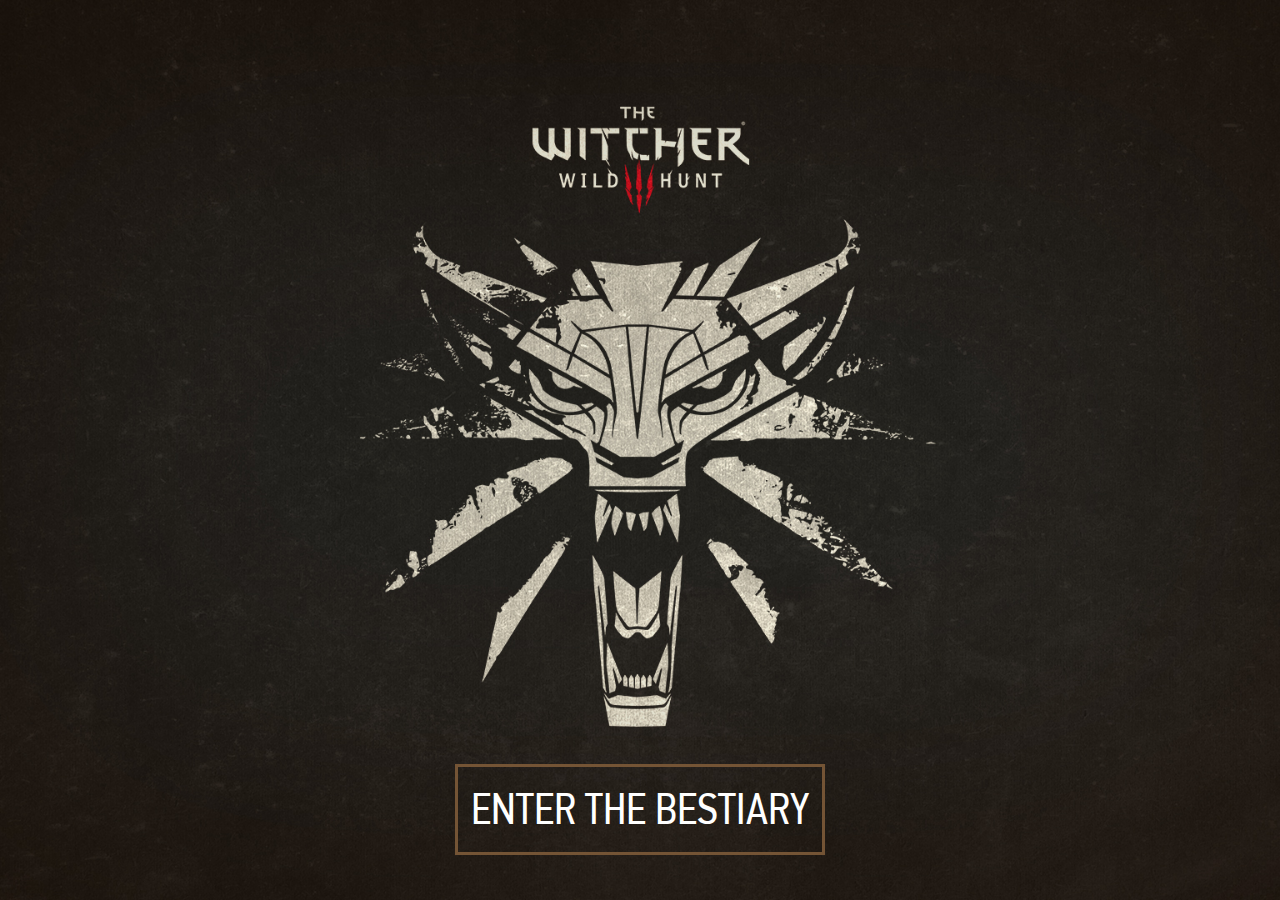
==== commit 76a19850: "Fixed files names for Netlify" ====
--- a/Website/index.html
+++ b/Website/index.html
@@ -1,7 +1,7 @@
 <!DOCTYPE html>
 <html lang="en">
     <head>
-        <!--boilerplate-->
+        <!--html boilerplate-->
         <meta charset="UTF-8">
         <meta name="viewport" content="width=device-width, initial-scale=1.0">
         <title>The Witcher Bestiary</title>
@@ -17,635 +17,14 @@
 
         <!--CSS-->
         <link href="Resources/index.css" rel="stylesheet">
-        <link href="jquery-ui-1.12.1/jquery-ui.min.css" rel="stylesheet">
-    
+
+        
     </head>
     <body>
-        <div id="main">
-            <div id="col1">
-                <div class="list-container">
-                    <div class="monsterList">
-                        <div class="beastTitle">
-                            <header>BEASTS <p>▼</p></header>
-                            <div class="beastContent display">
-                                <img class="icon" src="Resources/Images/Monsters/Icons/Beasts/bear_icon.png"/>
-                                <p>Bears</p>
-                            </div>
-                            <div class="beastContent display">
-                                <img class="icon" src="Resources/Images/Monsters/Icons/Beasts/bigbadwolf_icon.png"/>
-                                <p>Big Bad Wolf</p>
-                                <img src="Resources/Images/Logos/BloodAndWineLogo.png" class="expan-logo"/>
-                            </div>
-                            <div class="beastContent display">
-                                <img class="icon" src="Resources/Images/Monsters/Icons/Beasts/dog_icon.png"/>
-                                <p>Dogs</p>
-                            </div>
-                            <div class="beastContent display">
-                                <img class="icon" src="Resources/Images/Monsters/Icons/Beasts/panther_icon.png"/>
-                                <p>Panthers</p>
-                            </div>
-                            <div class="beastContent display">
-                                <img class="icon" src="Resources/Images/Monsters/Icons/Beasts/beastofbeauclair_icon.png"/>
-                                <p>The Beast of Beauclair</p>
-                                <img src="Resources/Images/Logos/BloodAndWineLogo.png" class="expan-logo"/>
-                            </div>
-                            <div class="beastContent display">
-                                <img class="icon" src="Resources/Images/Monsters/Icons/Beasts/threelittlepigs_icon.png"/>
-                                <p>Three Little Pigs</p>
-                                <img src="Resources/Images/Logos/BloodAndWineLogo.png" class="expan-logo"/>
-                            </div>
-                            <div class="beastContent display">
-                                <img class="icon" src="Resources/Images/Monsters/Icons/Beasts/wildboar_icon.png"/>
-                                <p>Wild Boars</p>
-                                <img src="Resources/Images/Logos/HeartsOfStoneLogo.png" class="expan-logo"/>
-                            </div>
-                            <div class="beastContent display">
-                                <img class="icon" src="Resources/Images/Monsters/Icons/Beasts/wolf_icon.png"/>
-                                <p>Wolves</p>
-                            </div>
-                        </div>
-                    </div>
-                    <div class="monsterList">
-                        <div class="cursedTitle">
-                            <header>CURSED ONES <p>▼</p></header>
-                            <div class="cursedContent display">
-                                <img class="icon" src="Resources/Images/Monsters/Icons/Cursed Ones/archespore1_icon.png"/>
-                                <p>Archespore</p>
-                                <img src="Resources/Images/Logos/BloodAndWineLogo.png" class="expan-logo"/>
-                            </div>
-                            <div class="cursedContent display">
-                                <img class="icon" src="Resources/Images/Monsters/Icons/Cursed Ones/berserker_icon.png"/>
-                                <p>Berserkers</p> 
-                            </div>
-                            <div class="cursedContent display">
-                                <img class="icon" src="Resources/Images/Monsters/Icons/Cursed Ones/botchling_icon.png"/>
-                                <p>Botchlings</p> 
-                            </div>
-                            <div class="cursedContent display">
-                                <img class="icon" src="Resources/Images/Monsters/Icons/Cursed Ones/thetoadprince_icon.png"/>
-                                <p>The Toad Prince</p>
-                                <img src="Resources/Images/Logos/HeartsOfStoneLogo.png" class="expan-logo"/>
-                            </div>
-                            <div class="cursedContent display">
-                                <img class="icon" src="Resources/Images/Monsters/Icons/Cursed Ones/ulfhedinn_icon.png"/>
-                                <p>Ulfhedinn</p>
-                            </div>
-                            <div class="cursedContent display">
-                                <img class="icon" src="Resources/Images/Monsters/Icons/Cursed Ones/werewolf_icon.png"/>
-                                <p>Werewolves</p>
-                            </div>
-                        </div>
-                    </div>
-                    <div class="monsterList">
-                        <div class="dracoTitle">
-                            <header>DRACONIDS <p>▼</p></header>
-                            <div class="dracoContent display">
-                                <img class="icon" src="Resources/Images/Monsters/Icons/Draconids/basilisk_icon.png"/>
-                                <p>Basilisks</p>
-                            </div>
-                            <div class="dracoContent display">
-                                <img class="icon" src="Resources/Images/Monsters/Icons/Draconids/cockatrice_icon.png"/>
-                                <p>Cockatrices</p>
-                            </div>
-                            <div class="dracoContent display">
-                                <img class="icon" src="Resources/Images/Monsters/Icons/Draconids/forktail_icon.png"/>
-                                <p>Forktails</p>
-                            </div>
-                            <div class="dracoContent display">
-                                <img class="icon" src="Resources/Images/Monsters/Icons/Draconids/royal_wyvern_icon.png"/>
-                                <p>Royal Wyverns</p>
-                            </div>
-                            <div class="dracoContent display">
-                                <img class="icon" src="Resources/Images/Monsters/Icons/Draconids/shrieker_icon.png"/>
-                                <p>Shriekers</p>
-                            </div>
-                            <div class="dracoContent display">
-                                <img class="icon" src="Resources/Images/Monsters/Icons/Draconids/silver_basilisk_icon.png"/>
-                                <p>Silver Basilisks</p>
-                                <img src="Resources/Images/Logos/BloodAndWineLogo.png" class="expan-logo"/>
-                            </div>
-                            <div class="dracoContent display">
-                                <img class="icon" src="Resources/Images/Monsters/Icons/Draconids/slyzard_icon.png"/>
-                                <p>Slyzards</p>
-                                <img src="Resources/Images/Logos/BloodAndWineLogo.png" class="expan-logo"/>
-                            </div>
-                            <div class="dracoContent display">
-                                <img class="icon" src="Resources/Images/Monsters/Icons/Draconids/slyzard_matriarch_icon.png"/>
-                                <p>Slyzard Matriarchs</p>
-                                <img src="Resources/Images/Logos/BloodAndWineLogo.png" class="expan-logo"/>
-                            </div>
-                            <div class="dracoContent display">
-                                <img class="icon" src="Resources/Images/Monsters/Icons/Draconids/thefyresdaldragon_icon.png"/>
-                                <p>The Dragon of Fyresdal</p>
-                            </div>
-                            <div class="dracoContent display">
-                                <img class="icon" src="Resources/Images/Monsters/Icons/Draconids/wyvern_icon.png"/>
-                                <p>Wyverns</p>
-                            </div>
-                        </div>
-                    </div>
-                    <div class="monsterList">
-                        <div class="eleTitle">
-                            <header>ELEMENTA <p>▼</p></header>
-                            <div class="eleContent display">
-                                <img class="icon" src="Resources/Images/Monsters/Icons/Elementa/djinn_icon.png"/>
-                                <p>Djinn</p>
-                            </div>
-                            <div class="eleContent display">
-                                <img class="icon" src="Resources/Images/Monsters/Icons/Elementa/earth_elemental_icon.png"/>
-                                <p>Earth Elemental</p>
-                            </div>
-                            <div class="eleContent display">
-                                <img class="icon" src="Resources/Images/Monsters/Icons/Elementa/fire_elemental_icon.png"/>
-                                <p>Fire Elemental</p>
-                            </div>
-                            <div class="eleContent display">
-                                <img class="icon" src="Resources/Images/Monsters/Icons/Elementa/gargoyle_icon.png"/>
-                                <p>Gargoyle</p>
-                            </div>
-                            <div class="eleContent display">
-                                <img class="icon" src="Resources/Images/Monsters/Icons/Elementa/golem_icon.png"/>
-                                <p>Golem</p>
-                            </div>
-                            <div class="eleContent display">
-                                <img class="icon" src="Resources/Images/Monsters/Icons/Elementa/hound_hunt_icon.png"/>
-                                <p>Hound of the Wild Hunt</p>
-                            </div>
-                            <div class="eleContent display">
-                                <img class="icon" src="Resources/Images/Monsters/Icons/Elementa/ice_elemental_icon.png"/>
-                                <p>Ice Elemental</p>
-                            </div>
-                            <div class="eleContent display">
-                                <img class="icon" src="Resources/Images/Monsters/Icons/Elementa/moreaus_golem_icon.png"/>
-                                <p>Moreau's Golem</p>
-                                <img src="Resources/Images/Logos/BloodAndWineLogo.png" class="expan-logo"/>
-                            </div>
-                            <div class="eleContent display">
-                                <img class="icon" src="Resources/Images/Monsters/Icons/Elementa/the_apiarian_phantom_icon.png"/>
-                                <p>The Apiarian Phantom</p>
-                            </div>
-                            <div class="eleContent display">
-                                <img class="icon" src="Resources/Images/Monsters/Icons/Elementa/therazane_icon.png"/>
-                                <p>Therazane</p>
-                            </div>
-                        </div>
-                    </div>
-                    <div class="monsterList">
-                        <div class="hybTitle">
-                            <header>HYBRIDS <p>▼</p></header>
-                            <div class="hybContent display">
-                                <img class="icon" src="Resources/Images/Monsters/Icons/Hybrids/griffin_icon.png"/>
-                                <p>Griffin</p>
-                            </div>
-                            <div class="hybContent display">
-                                <img class="icon" src="Resources/Images/Monsters/Icons/Hybrids/harpy_icon.png"/>
-                                <p>Harpy</p>
-                            </div>
-                            <div class="hybContent display">
-                                <img class="icon" src="Resources/Images/Monsters/Icons/Hybrids/melusine_icon.png"/>
-                                <p>Melusine</p>
-                            </div>
-                            <div class="hybContent display">
-                                <img class="icon" src="Resources/Images/Monsters/Icons/Hybrids/opinicus_icon.png"/>
-                                <p>Opinicus</p>
-                            </div>
-                            <div class="hybContent display">
-                                <img class="icon" src="Resources/Images/Monsters/Icons/Hybrids/salma_icon.png"/>
-                                <p>Salma</p>
-                            </div>
-                            <div class="hybContent display">
-                                <img class="icon" src="Resources/Images/Monsters/Icons/Hybrids/siren_icon.png"/>
-                                <p>Siren</p>
-                            </div>
-                            <div class="hybContent display">
-                                <img class="icon" src="Resources/Images/Monsters/Icons/Hybrids/succubus_icon.png"/>
-                                <p>Succubus</p>
-                            </div>
-                        </div>
-                    </div>
-                    <div class="monsterList">
-                        <div class="insectTitle">
-                            <header>INSECTOIDS <p>▼</p></header>
-                            <div class="insectContent display">
-                                <img class="icon" src="Resources/Images/Monsters/Icons/Insectoids/arachasae_icon.png"/>
-                                <p>Arachasae</p>
-                            </div>
-                            <div class="insectContent display">
-                                <img class="icon" src="Resources/Images/Monsters/Icons/Insectoids/arachnomorph_icon.png"/>
-                                <p>Arachnomorphs</p>
-                            </div>
-                            <div class="insectContent display">
-                                <img class="icon" src="Resources/Images/Monsters/Icons/Insectoids/armored_arachasae_icon.png"/>
-                                <p>Armored Arachasae</p>
-                            </div>
-                            <div class="insectContent display">
-                                <img class="icon" src="Resources/Images/Monsters/Icons/Insectoids/endrega_drone_icon.png"/>
-                                <p>Endrega Drones</p>
-                            </div>
-                            <div class="insectContent display">
-                                <img class="icon" src="Resources/Images/Monsters/Icons/Insectoids/endrega_warrior_icon.png"/>
-                                <p>Endrega Warriors</p>
-                            </div>
-                            <div class="insectContent display">
-                                <img class="icon" src="Resources/Images/Monsters/Icons/Insectoids/endrega_worker_icon.png"/>
-                                <p>Endrega Workers</p>
-                            </div>
-                            <div class="insectContent display">
-                                <img class="icon" src="Resources/Images/Monsters/Icons/Insectoids/giant_centipede_icon.png"/>
-                                <p>Giant Centipedes</p>
-                                <img src="Resources/Images/Logos/BloodAndWineLogo.png" class="expan-logo"/>
-                            </div>
-                            <div class="insectContent display">
-                                <img class="icon" src="Resources/Images/Monsters/Icons/Insectoids/harrisi_icon.png"/>
-                                <p>Harrisi</p>
-                            </div>
-                            <div class="insectContent display">
-                                <img class="icon" src="Resources/Images/Monsters/Icons/Insectoids/kikimore_warrior_icon.png"/>
-                                <p>Kikimore Warriors</p>
-                                <img src="Resources/Images/Logos/BloodAndWineLogo.png" class="expan-logo"/>
-                            </div>
-                            <div class="insectContent display">
-                                <img class="icon" src="Resources/Images/Monsters/Icons/Insectoids/kikimore_worker_icon.png"/>
-                                <p>Kikimore Workers</p>
-                                <img src="Resources/Images/Logos/BloodAndWineLogo.png" class="expan-logo"/>
-                            </div>
-                            <div class="insectContent display">
-                                <img class="icon" src="Resources/Images/Monsters/Icons/Insectoids/pale_widow_icon.png"/>
-                                <p>Pale Widows</p>
-                                <img src="Resources/Images/Logos/BloodAndWineLogo.png" class="expan-logo"/>
-                            </div>
-                            <div class="insectContent display">
-                                <img class="icon" src="Resources/Images/Monsters/Icons/Insectoids/venomous_arachasae_icon.png"/>
-                                <p>Venomous Arachasae</p>
-                            </div>
-                        </div>
-                    </div>
-                    <div class="monsterList">
-                        <div class="necroTitle">
-                            <header>NECROPHAGES <p>▼</p></header>
-                            <div class="necroContent display">
-                                <img class="icon" src="Resources/Images/Monsters/Icons/Necrophages/abaya_icon.png"/>
-                                <p>Abaya</p>
-                            </div>
-                            <div class="necroContent display">
-                                <img class="icon" src="Resources/Images/Monsters/Icons/Necrophages/alghoul_icon.png"/>
-                                <p>Alghoul</p>
-                            </div>
-                            <div class="necroContent display">
-                                <img class="icon" src="Resources/Images/Monsters/Icons/Necrophages/drowner_icon.png"/>
-                                <p>Drowner</p>
-                            </div>
-                            <div class="necroContent display">
-                                <img class="icon" src="Resources/Images/Monsters/Icons/Necrophages/foglet_icon.png"/>
-                                <p>Foglet</p>
-                            </div>
-                            <div class="necroContent display">
-                                <img class="icon" src="Resources/Images/Monsters/Icons/Necrophages/ghoul_icon.png"/>
-                                <p>Ghoul</p>
-                            </div>
-                            <div class="necroContent display">
-                                <img class="icon" src="Resources/Images/Monsters/Icons/Necrophages/grave_hag_icon.png"/>
-                                <p>Grave Hag</p>
-                            </div>
-                            <div class="necroContent display">
-                                <img class="icon" src="Resources/Images/Monsters/Icons/Necrophages/ignis_fatuus_icon.png"/>
-                                <p>Ignis Fatuus</p>
-                            </div>
-                            <div class="necroContent display">
-                                <img class="icon" src="Resources/Images/Monsters/Icons/Necrophages/mourntart_icon.png"/>
-                                <p>Mourntart</p>
-                            </div>
-                            <div class="necroContent display">
-                                <img class="icon" src="Resources/Images/Monsters/Icons/Necrophages/rotfiend_icon.png"/>
-                                <p>Rotfiend</p>
-                            </div>
-                            <div class="necroContent display">
-                                <img class="icon" src="Resources/Images/Monsters/Icons/Necrophages/scurver_icon.png"/>
-                                <p>Scurver</p>
-                                <img src="Resources/Images/Logos/BloodAndWineLogo.png" class="expan-logo"/>
-                            </div>
-                            <div class="necroContent display">
-                                <img class="icon" src="Resources/Images/Monsters/Icons/Necrophages/spotted_wight_icon.png"/>
-                                <p>Spotted Wight</p>
-                                <img src="Resources/Images/Logos/BloodAndWineLogo.png" class="expan-logo"/>
-                            </div>
-                            <div class="necroContent display">
-                                <img class="icon" src="Resources/Images/Monsters/Icons/Necrophages/water_hag_icon.png"/>
-                                <p>Water Hag</p>
-                            </div>
-                            <div class="necroContent display">
-                                <img class="icon" src="Resources/Images/Monsters/Icons/Necrophages/wight_icon.png"/>
-                                <p>Wight</p>
-                                <img src="Resources/Images/Logos/BloodAndWineLogo.png" class="expan-logo"/>
-                            </div>
-                        </div>
-                    </div>
-                    <div class="monsterList">
-                        <div class="ogroTitle">
-                            <header>OGROIDS <p>▼</p></header>
-                            <div class="ogroContent display">
-                                <img class="icon" src="Resources/Images/Monsters/Icons/Ogroids/cloud_giant_icon.png"/>
-                                <p>Cloud Giant</p>
-                                <img src="Resources/Images/Logos/BloodAndWineLogo.png" class="expan-logo"/>
-                            </div>
-                            <div class="ogroContent display">
-                                <img class="icon" src="Resources/Images/Monsters/Icons/Ogroids/cyclops_icon.png"/>
-                                <p>Cyclopses</p>
-                            </div>
-                            <div class="ogroContent display">
-                                <img class="icon" src="Resources/Images/Monsters/Icons/Ogroids/golyat_icon.png"/>
-                                <p>Golyat</p>
-                                <img src="Resources/Images/Logos/BloodAndWineLogo.png" class="expan-logo"/>
-                            </div>
-                            <div class="ogroContent display">
-                                <img class="icon" src="Resources/Images/Monsters/Icons/Ogroids/hagubman_icon.png"/>
-                                <p>Hagubman</p>
-                            </div>
-                            <div class="ogroContent display">
-                                <img class="icon" src="Resources/Images/Monsters/Icons/Ogroids/ice_giant_icon.png"/>
-                                <p>Ice Giant</p>
-                            </div>
-                            <div class="ogroContent display">
-                                <img class="icon" src="Resources/Images/Monsters/Icons/Ogroids/ice_troll_icon.png"/>
-                                <p>Ice Troll</p>
-                            </div>
-                            <div class="ogroContent display">
-                                <img class="icon" src="Resources/Images/Monsters/Icons/Ogroids/nekker_icon.png"/>
-                                <p>Nekkers</p>
-                            </div>
-                            <div class="ogroContent display">
-                                <img class="icon" src="Resources/Images/Monsters/Icons/Ogroids/rock_troll_icon.png"/>
-                                <p>Rock Troll</p>
-                            </div>
-                            <div class="ogroContent display">
-                                <img class="icon" src="Resources/Images/Monsters/Icons/Ogroids/wham_icon.png"/>
-                                <p>Wham-a-Wham</p>
-                            </div>
-                        </div>
-                    </div>
-                    <div class="monsterList">
-                        <div class="relicTitle">
-                            <header>RELICTS <p>▼</p></header>
-                            <div class="relicContent display">
-                                <img class="icon" src="Resources/Images/Monsters/Icons/Relicts/chort_icon.png"/>
-                                <p>Chorts</p>
-                            </div>
-                            <div class="relicContent display">
-                                <img class="icon" src="Resources/Images/Monsters/Icons/Relicts/crones_icon.png"/>
-                                <p>Crones</p>
-                            </div>
-                            <div class="relicContent display">
-                                <img class="icon" src="Resources/Images/Monsters/Icons/Relicts/doppler_icon.png"/>
-                                <p>Doppler</p>
-                            </div>
-                            <div class="relicContent display">
-                                <img class="icon" src="Resources/Images/Monsters/Icons/Relicts/fiend_icon.png"/>
-                                <p>Fiends</p>
-                            </div>
-                            <div class="relicContent display">
-                                <img class="icon" src="Resources/Images/Monsters/Icons/Relicts/fugas_icon.png"/>
-                                <p>Fugas</p>
-                            </div>
-                            <div class="relicContent display">
-                                <img class="icon" src="Resources/Images/Monsters/Icons/Relicts/godling_icon.png"/>
-                                <p>Godling</p>
-                            </div>
-                            <div class="relicContent display">
-                                <img class="icon" src="Resources/Images/Monsters/Icons/Relicts/grottore_icon.png"/>
-                                <p>Grottore</p>
-                                <img src="Resources/Images/Logos/BloodAndWineLogo.png" class="expan-logo"/>
-                            </div>
-                            <div class="relicContent display">
-                                <img class="icon" src="Resources/Images/Monsters/Icons/Relicts/howler_icon.png"/>
-                                <p>Howler</p>
-                            </div>
-                            <div class="relicContent display">
-                                <img class="icon" src="Resources/Images/Monsters/Icons/Relicts/imp_icon.png"/>
-                                <p>Imp</p>
-                            </div>
-                            <div class="relicContent display">
-                                <img class="icon" src="Resources/Images/Monsters/Icons/Relicts/kernun_icon.png"/>
-                                <p>Kernun</p>
-                            </div>
-                            <div class="relicContent display">
-                                <img class="icon" src="Resources/Images/Monsters/Icons/Relicts/leshen_icon.png"/>
-                                <p>Leshen</p>
-                            </div>
-                            <div class="relicContent display">
-                                <img class="icon" src="Resources/Images/Monsters/Icons/Relicts/morvudd_icon.png"/>
-                                <p>Morvudd</p>
-                            </div>
-                            <div class="relicContent display">
-                                <img class="icon" src="Resources/Images/Monsters/Icons/Relicts/shaelmaar_icon.png"/>
-                                <p>Shaelmaar</p>
-                                <img src="Resources/Images/Logos/BloodAndWineLogo.png" class="expan-logo"/>
-                            </div>
-                            <div class="relicContent display">
-                                <img class="icon" src="Resources/Images/Monsters/Icons/Relicts/shael_nilf_icon.png"/>
-                                <p>Shaelmaar from the Emperor of Nilfgaard</p>
-                                <img src="Resources/Images/Logos/BloodAndWineLogo.png" class="expan-logo"/>
-                            </div>
-                            <div class="relicContent display">
-                                <img class="icon" src="Resources/Images/Monsters/Icons/Relicts/spriggan_icon.png"/>
-                                <p>Spriggans</p>
-                                <img src="Resources/Images/Logos/BloodAndWineLogo.png" class="expan-logo"/>
-                            </div>
-                            <div class="relicContent display">
-                                <img class="icon" src="Resources/Images/Monsters/Icons/Relicts/sylvan_icon.png"/>
-                                <p>Sylvans</p>
-                            </div>
-                            <div class="relicContent display">
-                                <img class="icon" src="Resources/Images/Monsters/Icons/Relicts/caretaker_icon.png"/>
-                                <p>The Caretaker</p>
-                                <img src="Resources/Images/Logos/HeartsOfStoneLogo.png" class="expan-logo"/>
-                            </div>
-                            <div class="relicContent display">
-                                <img class="icon" src="Resources/Images/Monsters/Icons/Relicts/tufo_mon_icon.png"/>
-                                <p>The Monster of Tufo</p>
-                                <img src="Resources/Images/Logos/BloodAndWineLogo.png" class="expan-logo"/>
-                            </div>
-                            <div class="relicContent display">
-                                <img class="icon" src="Resources/Images/Monsters/Icons/Relicts/wicked_witch_icon.png"/>
-                                <p>Wicked Witch</p>
-                                <img src="Resources/Images/Logos/BloodAndWineLogo.png" class="expan-logo"/>
-                            </div>
-                            <div class="relicContent display">
-                                <img class="icon" src="Resources/Images/Monsters/Icons/Relicts/woodland_spirit_icon.png"/>
-                                <p>Woodland Spirit</p>
-                            </div>
-                        </div>
-                    </div>
-                    <div class="monsterList">
-                        <div class="specTitle">
-                            <header>SPECTERS <p>▼</p></header>
-                            <div class="specContent display">
-                                <img class="icon" src="Resources/Images/Monsters/Icons/Specters/barghest_icon.png"/>
-                                <p>Barghest</p>
-                                <img src="Resources/Images/Logos/BloodAndWineLogo.png" class="expan-logo"/>
-                            </div>
-                            <div class="specContent display">
-                                <img class="icon" src="Resources/Images/Monsters/Icons/Specters/banshee_icon.png"/>
-                                <p>Banshee</p>
-                                <img src="Resources/Images/Logos/BloodAndWineLogo.png" class="expan-logo"/>
-                            </div>
-                            <div class="specContent display">
-                                <img class="icon" src="Resources/Images/Monsters/Icons/Specters/daphnes_wraith_icon.png"/>
-                                <p>Daphne's Wraith</p>
-                                <img src="Resources/Images/Logos/BloodAndWineLogo.png" class="expan-logo"/>
-                            </div>
-                            <div class="specContent display">
-                                <img class="icon" src="Resources/Images/Monsters/Icons/Specters/devil_well_icon.png"/>
-                                <p>Devil by the Well</p>
-                            </div>
-                            <div class="specContent display">
-                                <img class="icon" src="Resources/Images/Monsters/Icons/Specters/ethereal_icon.png"/>
-                                <p>Ethereal</p>
-                                <img src="Resources/Images/Logos/HeartsOfStoneLogo.png" class="expan-logo"/>
-                            </div>
-                            <div class="specContent display">
-                                <img class="icon" src="Resources/Images/Monsters/Icons/Specters/hym_icon.png"/>
-                                <p>Hym</p>
-                            </div>
-                            <div class="specContent display">
-                                <img class="icon" src="Resources/Images/Monsters/Icons/Specters/jenny_icon.png"/>
-                                <p>Jenny o' the Woods</p>
-                            </div>
-                            <div class="specContent display">
-                                <img class="icon" src="Resources/Images/Monsters/Icons/Specters/longlocks_icon.png"/>
-                                <p>Longlocks</p>
-                                <img src="Resources/Images/Logos/BloodAndWineLogo.png" class="expan-logo"/>
-                            </div>
-                            <div class="specContent display">
-                                <img class="icon" src="Resources/Images/Monsters/Icons/Specters/nightwraith_icon.png"/>
-                                <p>Nightwraith</p>
-                            </div>
-                            <div class="specContent display">
-                                <img class="icon" src="Resources/Images/Monsters/Icons/Specters/noonwraith_icon.png"/>
-                                <p>Noonwraith</p>
-                            </div>
-                            <div class="specContent display">
-                                <img class="icon" src="Resources/Images/Monsters/Icons/Specters/penitent_icon.png"/>
-                                <p>Penitent</p>
-                            </div>
-                            <div class="specContent display">
-                                <img class="icon" src="Resources/Images/Monsters/Icons/Specters/plague_maiden_icon.png"/>
-                                <p>Plague Maiden</p>
-                            </div>
-                            <div class="specContent display">
-                                <img class="icon" src="Resources/Images/Monsters/Icons/Specters/umbra_icon.png"/>
-                                <p>Umbra</p>
-                                <img src="Resources/Images/Logos/BloodAndWineLogo.png" class="expan-logo"/>
-                            </div>
-                            <div class="specContent display">
-                                <img class="icon" src="Resources/Images/Monsters/Icons/Specters/the_white_lady_icon.png"/>
-                                <p>The White Lady</p>
-                            </div>
-                            <div class="specContent display">
-                                <img class="icon" src="Resources/Images/Monsters/Icons/Specters/wraith_painting_icon.png"/>
-                                <p>The Wraith from the Painting</p>
-                                <img src="Resources/Images/Logos/HeartsOfStoneLogo.png" class="expan-logo"/>
-                            </div>
-                            <div class="specContent display">
-                                <img class="icon" src="Resources/Images/Monsters/Icons/Specters/wraith_icon.png"/>
-                                <p>Wraith</p>
-                            </div>
-                        </div>
-                    </div>
-                    <div class="monsterList">
-                        <div class="vampTitle">
-                            <header>VAMPIRES <p>▼</p></header>
-                            <div class="vampContent display">
-                                <img class="icon" src="Resources/Images/Monsters/Icons/Vampires/alpha_garkain_icon.png"/>
-                                <p>Alpha Garkain</p>
-                                <img src="Resources/Images/Logos/BloodAndWineLogo.png" class="expan-logo"/>
-                            </div>
-                            <div class="vampContent display">
-                                <img class="icon" src="Resources/Images/Monsters/Icons/Vampires/alp_icon.png"/>
-                                <p>Alp</p>
-                                <img src="Resources/Images/Logos/BloodAndWineLogo.png" class="expan-logo"/>
-                            </div>
-                            <div class="vampContent display">
-                                <img class="icon" src="Resources/Images/Monsters/Icons/Vampires/bruxa_icon.png"/>
-                                <p>Bruxa</p>
-                                <img src="Resources/Images/Logos/BloodAndWineLogo.png" class="expan-logo"/>
-                            </div>
-                            <div class="vampContent display">
-                                <img class="icon" src="Resources/Images/Monsters/Icons/Vampires/dettlaff_icon.png"/>
-                                <p>Dettlaff van der Eretein</p>
-                                <img src="Resources/Images/Logos/BloodAndWineLogo.png" class="expan-logo"/>
-                            </div>
-                            <div class="vampContent display">
-                                <img class="icon" src="Resources/Images/Monsters/Icons/Vampires/ekimmara_icon.png"/>
-                                <p>Ekimmara</p>
-                            </div>
-                            <div class="vampContent display">
-                                <img class="icon" src="Resources/Images/Monsters/Icons/Vampires/fleder_icon.png"/>
-                                <p>Fleder</p>
-                                <img src="Resources/Images/Logos/BloodAndWineLogo.png" class="expan-logo"/>
-                            </div>
-                            <div class="vampContent display">
-                                <img class="icon" src="Resources/Images/Monsters/Icons/Vampires/gael_icon.png"/>
-                                <p>Gael</p>
-                            </div>
-                            <div class="vampContent display">
-                                <img class="icon" src="Resources/Images/Monsters/Icons/Vampires/garkain_icon.png"/>
-                                <p>Garkain</p>
-                                <img src="Resources/Images/Logos/BloodAndWineLogo.png" class="expan-logo"/>
-                            </div>
-                            <div class="vampContent display">
-                                <img class="icon" src="Resources/Images/Monsters/Icons/Vampires/higher_vampire_icon.png"/>
-                                <p>Higher Vampire</p>
-                            </div>
-                            <div class="vampContent display">
-                                <img class="icon" src="Resources/Images/Monsters/Icons/Vampires/katakan_icon.png"/>
-                                <p>Katakan</p>
-                            </div>
-                            <div class="vampContent display">
-                                <img class="icon" src="Resources/Images/Monsters/Icons/Vampires/protofleder_icon.png"/>
-                                <p>Protofleder</p>
-                                <img src="Resources/Images/Logos/BloodAndWineLogo.png" class="expan-logo"/>
-                            </div>
-                            <div class="vampContent display">
-                                <img class="icon" src="Resources/Images/Monsters/Icons/Vampires/sarasti_icon.png"/>
-                                <p>Sarasti</p>
-                            </div>
-                            <div class="vampContent display">
-                                <img class="icon" src="Resources/Images/Monsters/Icons/Vampires/bruxa_corvo_icon.png"/>
-                                <p>The Bruxa of Corvo Bianco</p>
-                                <img src="Resources/Images/Logos/BloodAndWineLogo.png" class="expan-logo"/>
-                            </div>
-                        </div>
-                    </div>
-                </div>        
-            </div>
-            <div id="col2">
-                <div class="image-container">
-                    <img src="" id="monster" alt=""/>
-                </div>
-                <div class="items-container">
-                    <p>VULNERABLE AGAINST:</p>
-                    <div id="items">
-
-                    </div>
-                </div>
-            </div>
-            <div id="col3">
-                <header>
-                    <p id="info-heading"><p>
-                </header>
-                <div id="info">
-                    
-                </div>
-            </div>
-
+        <div class="enter">
+            <button id="enterButton">ENTER THE BESTIARY</button>
         </div>
-        
-        
-
         <!--Scripts-->
-        <script src="Scripts/jquery-3.5.1.js"></script>
         <script src="Scripts/index.js"></script>
-
-        <script src="jquery-ui-1.12.1/jquery-ui.min.js"></script>
     </body>
 </html>--- a/Website/Resources/index.css
+++ b/Website/Resources/index.css
@@ -1,443 +1,74 @@
 * {
-    margin: 0;
-    padding: 0;
+  margin: 0;
+  padding: 0;
 }
 
 html {
-    background: url(Images/darkScratchesBG.jpg) no-repeat center center fixed; 
-    -webkit-background-size: cover;
-    -moz-background-size: cover;
-    -o-background-size: cover;
-    background-size: cover;
-    font-family: "mainTitleFont";
-    font-size: 2vw;
-    -webkit-text-size-adjust: 100%;
-    -moz-text-size-adjust: 100%;
-    -ms-text-size-adjust: 100%;
+  background: url(Images/Witcher-3-background.jpg) no-repeat center center fixed;
+  -webkit-background-size: cover;
+  -moz-background-size: cover;
+  -o-background-size: cover;
+  background-size: cover;
+  font-family: "mainTitleFont";
+  font-size: 2vw;
+  -webkit-text-size-adjust: 100%;
+  -moz-text-size-adjust: 100%;
+  -ms-text-size-adjust: 100%;
 }
 
 @font-face {
-    font-family: "mainTitleFont";
-    src: url("../Resources/Fonts/PFDinTextCondPro-Regular.ttf") format('truetype');
+  font-family: "mainTitleFont";
+  src: url("../Resources/Fonts/PFDinTextCondPro-Regular.ttf") format("truetype");
 }
 
+/* BUTTONS */
 
-/*Page Body */
-#main {
-    width: 100%;
-    height: 100vh; 
-    display: inline-flex;
-    
+.enter {
+  display: flex;
+  align-items: center;
+  justify-content: center;
+  flex-direction: column;
+  height: 95vh;
+  width: 100%;
+  position: absolute;
 }
 
-#main h1 {
-    text-align: center;
+button {
+  background-color: transparent;
+  border: solid;
+  border-color: rgb(116, 84, 53);
+  color: white;
+  /* text-align: center; */
+  display: flex;
+  font-size: 1.7em;
+  cursor: pointer;
+  font-family: "mainTitleFont";
+  padding: 0.5rem;
+  margin-top: auto;
 }
 
-p {
-    cursor: default;
+button:hover {
+  background-color: rgb(116, 84, 53);
 }
 
-/* COLUMNS */
-#col1, #col2, #col3 {
-    display: flex;
-    flex-direction: column;
-    color: white;
-    border: solid;
-    width: 33%;
-    height: 95vh;
-    margin: 1%;
+/* MEDIA QUERIES */
+@media (max-width: 767.98px) and (orientation: portrait) {
+  .enter {
+    height: 92vh;
+  }
+
+  button {
+    font-size: 5em;
+  }
 }
 
+@media (min-width: 768px) and (orientation: portrait) {
+  .enter {
+    height: 94vh;
+  }
 
-/* COLUMN ONE */
-/* SCROLL BAR */
-#col1 { 
-    border-image-source: url(./Images/brown1-fade.png);
-    border-image-slice: 1100;
-    border-image-width: 100;
-    padding-top: 0.2vh;
-} 
-
-
-
-
-::-webkit-scrollbar {
-    width: 0.5vw;
-} 
-  
-
-::-webkit-scrollbar-track {
-    width: 6px;
-    border: none;
+  button {
+    font-size: 5em;
+    padding: 10px;
+  }
 }
-
-
-::-webkit-scrollbar-thumb {
-    background: rgb(116, 84, 53);
-    border-radius: 6px;
-} 
-  
-
-::-webkit-scrollbar-thumb:hover {
-    background: rgb(70, 51, 32);
-} 
-
-
-
-/*CONTENT INSIDE*/
-
-
-#col1 header {
-    padding-left: 1vw;
-    cursor: pointer;
-    font-size: 1em;
-}
-
-.list-container {
-    border: transparent;
-    height: 100%;
-    margin: 3%;
-    overflow-x: hidden; 
-    overflow-y: auto;
-    padding: 0 0.2vw;
-}
-
-.monsterList div {
-    border: solid rgb(116, 84, 53); 
-    border-style: none;
-    background-color: rgba(8, 8, 8, 0.3);
-    margin: 0.2%;
-    
-}
-
-.beastTitle div, .cursedTitle div, .dracoTitle div, .eleTitle div, .hybTitle div, .insectTitle div, .necroTitle div, .ogroTitle div, .relicTitle div, .specTitle div, .vampTitle div {
-    background: -moz-linear-gradient(left,  rgba(116, 84, 53,0.65) 0%, rgba(0,0,0,0.65) 7%, rgba(0,0,0,0) 64%, rgba(0,0,0,0) 100%); /* FF3.6-15 */
-    background: -webkit-linear-gradient(left,  rgba(116, 84, 53,0.65) 0%,rgba(0,0,0,0.65) 7%,rgba(0,0,0,0) 64%,rgba(0,0,0,0) 100%); /* Chrome10-25,Safari5.1-6 */
-    background: linear-gradient(to right,  rgba(116, 84, 53,0.65) 0%,rgba(0,0,0,0.65) 7%,rgba(0,0,0,0) 64%,rgba(0,0,0,0) 100%); /* W3C, IE10+, FF16+, Chrome26+, Opera12+, Safari7+ */
-    margin-top: 0.1vw;
-}
-
-.display  {
-    display: none;
-} 
-
-
-.icon {
-    height: 3.5vw;
-    width: 3.5vw;
-    float: left; 
-    padding-right: 0.5vw;
-}  
-
-.expan-logo {
-    max-height: 8vw;
-    max-width: 8vw; 
-    float: right; 
-    padding-right: 0.5vw;
-    padding-top: 0.7vw;
-}
-
-.beastContent, .cursedContent, .dracoContent, .eleContent, .hybContent, .insectContent, .necroContent, .ogroContent, .relicContent, .specContent, .vampContent {
-    overflow: hidden;
-    font-size: 1.5vw;
-    cursor: pointer;
-}
-
-.beastContent p, .cursedContent p, .dracoContent p, .eleContent p, .hybContent p, .insectContent p, .necroContent p, .ogroContent p, .relicContent p, .specContent p, .vampContent p {
-    display: inline-block;
-    cursor: pointer;
-}
-
-header p { /* ARROW HEAD POINTING */
-    float: right;
-    padding-right: 0.5vw;
-}
-
-/* COLUMN TWO */
-
-#col2 {
-    border: none;
-}
-
-.image-container {
-    display: flex;
-    height: 75vh;
-    width: 120%;
-    align-self: center;
-    justify-content: center;
-}
-
-#monster {
-    max-width: 100%;
-    height:auto; 
-    z-index: 1;
-}
-
-.items-container {
-    border: solid; 
-    height: auto;
-    width: 75%;
-    align-self: center;
-    font-size: 1.5vw;
-    text-align: center;
-    overflow: hidden;
-    border-image-source: url(./Images/brown1.png);
-    border-image-slice: 700;
-    border-image-width: 100;
-}
-
-#items img {
-    border: solid; 
-    display: inline-flex;
-    width: 3.4vw;
-    height: auto;
-    margin: 0.2vw, 0;
-    border: 0.01em solid rgb(116, 84, 53); 
-    cursor: pointer;
-}
-
-
-/* COLUMN THREE */
-
-#col3 {
-    border-image-source: url(./Images/brown1-fade.png);
-    border-image-slice: 1100;
-    border-image-width: 100;
-}
-
-
-#col3 header, .info {
-    display: flex;
-    color: white;
-    border: solid white; 
-    width: 95%;
-    align-self: center;
-    border-image-source: url(./Images/brown1.png);
-    border-image-slice: 300;
-    border-image-width: 100;
-}
-
-#col3 header {
-    font-size: 1.5vw;
-    margin-top: 8%;
-}
-
-#info {
-    height: 80vh;
-    display: block;
-    font-size: 1.2vw;
-    overflow-x: hidden; 
-    overflow-y: auto;
-    padding-left: 1vw;
-}
-
-#col3 p, #col3 i {
-    margin: 0.5vw 1vw;
-}
-
-br {
-    content: "";
-} 
-
-.tooltip {
-    background-color: rgba(68, 63, 63, 0.9) !important;
-    color: rgb(255, 255, 255) !important;
-    font-size: 0.6em !important;
-    font-family: "mainTitleFont" !important;
-    border: solid rgba(70, 51, 32, 0.5) !important;
-    border-radius: 0.4vw !important;
-    padding: 1em !important;
-}
-
-
-
-
-
-/* ------MEDIA QUERIES------ */
-
-/* Small devices (portrait phones, less than 768px) */
-@media (max-width: 767.98px) and (orientation: portrait) { 
-    #main {
-        display: flex;
-        flex-direction: column;
-        align-content: center;
-        overflow: hidden;
-    }
-
-    #col1, #col2, #col3 {
-       width: 96vw;
-       margin: 1%;
-    }
-
-    #col2, #col3 {
-        visibility: hidden;
-    }
-
-    /* COLUMN ONE */
-
-    #col1 {
-        font-size: 3em;
-        height: 100vh;
-    }
-
-    .monsterList div {
-        font-size: 1em;
-    }
-
-    .icon {
-        height: 2em;
-        width: 2em;
-    }  
-    
-    .expan-logo {
-        max-height: 4.5vh;
-        max-width: 22vw;
-    }
-
-    /* COLUMN TWO */
-
-    .image-container {
-        height: 40vh;
-        width: 60%;
-    }
-
-    .items-container {
-        height: 8vh;
-        width: 75%;
-    }
-
-    .items-container p {
-        font-size: 2em;
-    }
-    
-    #items img {
-        width: 11vw;
-        height: 5.5vh;
-    }
-
-    .tooltip {
-        background-color: rgba(68, 63, 63, 0.8) !important;
-        font-size: 2em !important;
-        padding: 0.5em !important;
-    }
-
-    
-
-    /* COLUMN THREE */
-    
-    #col3 {
-        height: 47vh;
-        border-image-slice: 750;
-        border-image-width: 100;
-        margin: 1em, auto;
-    }
-
-    #info-heading {
-        font-size: 4em;
-    }
-
-    #info {
-        width: 100%;
-        overflow-x: hidden; 
-        overflow-y: auto;
-        font-size: 2em;
-    }
-
-    #info p {
-        padding: 0.5vh;
-    }
-}
-
-/* Medium devices (tablets, 768px and up) */
-@media (min-width: 768px) and (orientation: portrait) { 
-    #main {
-        display: flex;
-        flex-direction: column;
-        align-content: center;
-        overflow: hidden;
-    }
-
-    #col1, #col2, #col3 {
-       width: 97vw;
-       margin: 1%;
-    }
-
-    #col2, #col3 {
-        visibility: hidden;
-    }
-
-    /* COLUMN ONE */
-
-    #col1 {
-        font-size: 3em;
-        height: 100vh;
-    }
-
-    .monsterList div {
-        font-size: 1em;
-    }
-
-    .icon {
-        height: 2em;
-        width: 2em;
-    }  
-    
-    .expan-logo {
-        max-height: 4.5vh;
-        max-width: 22vw;
-    }
-
-    /* COLUMN TWO */
-
-    .image-container {
-        height: 40vh;
-        width: 60%;
-    }
-
-    .items-container {
-        height: 10vh;
-        width: 75%;
-    }
-
-    .items-container p {
-        font-size: 2em;
-    }
-    
-    #items img {
-        width: 8vw;
-        height: 6vh;
-    }
-
-    .tooltip {
-        background-color: rgba(68, 63, 63, 0.8) !important;
-        font-size: 2em !important;
-        padding: 0.2em !important;
-        width: 70vw !important;
-    }
-
-    
-
-    /* COLUMN THREE */
-    
-    #col3 {
-        height: 47vh;
-        border-image-slice: 750;
-        border-image-width: 100;
-    }
-
-    #info-heading {
-        font-size: 4em;
-    }
-
-    #info {
-        width: 100%;
-        overflow-x: hidden; 
-        overflow-y: auto;
-        font-size: 2em;
-    }
-
-    #info p {
-        padding: 0.5vh;
-    }
-}
